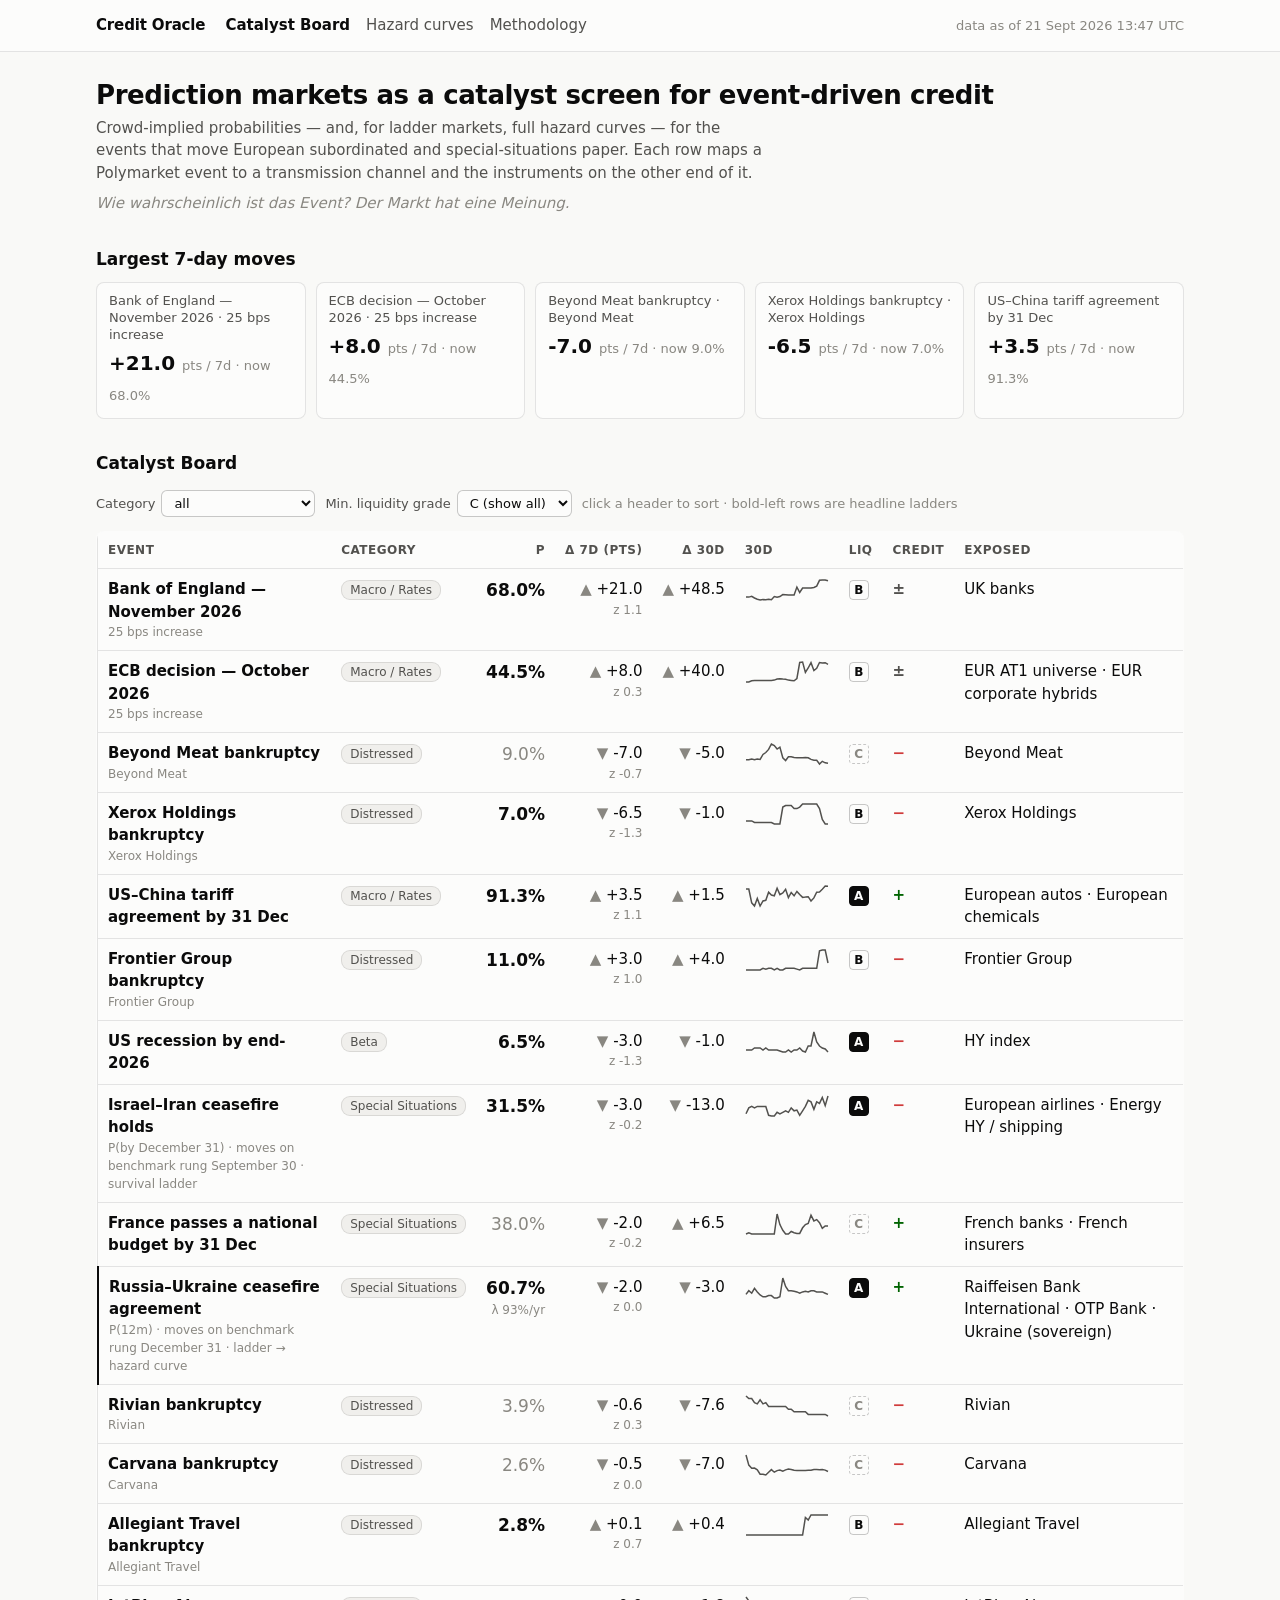
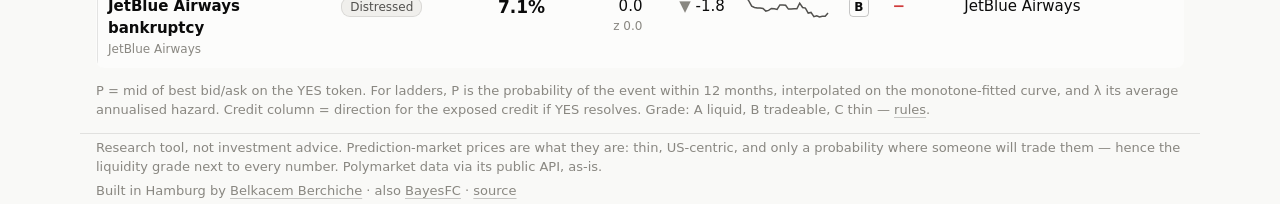
==== site/index.html @ 9fae67b4 "Credit Oracle: Polymarket → credit-event probabilities and hazard curves Pipeline (Gamma + CLOB, no " ====
<!doctype html><html lang="en"><head><title>Credit Oracle — Catalyst Board</title><meta charset="utf-8"><meta name="viewport" content="width=device-width, initial-scale=1"><link rel="stylesheet" href="assets/style.css"><link rel="icon" href="data:image/svg+xml,<svg xmlns=%22http://www.w3.org/2000/svg%22 viewBox=%220 0 16 16%22><path d=%22M1 13 L5 9 L8 11 L15 3%22 fill=%22none%22 stroke=%22%232a78d6%22 stroke-width=%222.5%22/></svg>"></head><body>
<header class="top"><div class="wrap">
  <a class="brand" href="index.html">Credit Oracle</a>
  <nav>
    <a href="index.html" aria-current=page>Catalyst Board</a>
    <a href="hazard.html" >Hazard curves</a>
    <a href="methodology.html" >Methodology</a>
  </nav>
  <span class="asof"></span>
</div></header>
<main class="wrap">
  <h1>Prediction markets as a catalyst screen for event-driven credit</h1>
  <p class="lede">Crowd-implied probabilities — and, for ladder markets, full hazard curves — for the events that move European subordinated and special-situations paper. Each row maps a Polymarket event to a transmission channel and the instruments on the other end of it.</p>
  <p class="tagline">Wie wahrscheinlich ist das Event? Der Markt hat eine Meinung.</p>

  <h2>Largest 7-day moves</h2>
  <div class="movers" id="movers"></div>

  <h2>Catalyst Board</h2>
  <div class="controls">
    <label>Category <select id="f-cat"><option value="all">all</option><option value="special_situations">Special Situations</option><option value="distressed">Distressed</option><option value="macro">Macro / Rates</option><option value="beta">Beta</option></select></label>
    <label>Min. liquidity grade <select id="f-grade"><option value="C">C (show all)</option><option value="B">B</option><option value="A">A</option></select></label>
    <span class="muted">click a header to sort · bold-left rows are headline ladders</span>
  </div>
  <div style="overflow-x:auto"><table class="board" id="board"><thead><tr>
    <th data-sort="title">Event</th><th data-sort="category" class="hide-sm">Category</th><th data-sort="p" class="num">P</th><th data-sort="d7" class="num">Δ 7d (pts)</th><th data-sort="d30" class="num hide-sm">Δ 30d</th><th class="hide-sm">30d</th><th data-sort="grade">Liq</th><th class="hide-sm">Credit</th><th class="hide-sm">Exposed</th>
  </tr></thead><tbody></tbody></table></div>
  <p class="small muted">P = mid of best bid/ask on the YES token. For ladders, P is the probability of the event within 12 months, interpolated on the monotone-fitted curve, and λ its average annualised hazard. Credit column = direction for the exposed credit if YES resolves. Grade: A liquid, B tradeable, C thin — <a href="methodology.html">rules</a>.</p>
</main>
<footer class="wrap">
  <p>Research tool, not investment advice. Prediction-market prices are what they are: thin, US-centric, and only a probability where someone will trade them — hence the liquidity grade next to every number. Polymarket data via its public API, as-is.</p>
  <p>Built in Hamburg by <a href="https://belkacem.xyz">Belkacem Berchiche</a> · also <a href="https://bayesfc.com">BayesFC</a> · <a href="https://github.com/BelkacemB/credit-oracle">source</a></p>
</footer>
<script src="assets/chart.js"></script><script src="assets/app.js"></script><script>renderBoard();</script>
</body></html>
---- site/assets/style.css ----
:root {
  color-scheme: light;
  --page: #f9f9f7; --surface: #fcfcfb; --ink: #0b0b0b; --ink-2: #52514e; --muted: #898781;
  --grid: #e1e0d9; --axis: #c3c2b7; --border: rgba(11,11,11,0.10); --border-strong: rgba(11,11,11,0.22);
  --s1: #2a78d6; --s2: #eb6834; --s3: #1baf7a; --s4: #eda100; --s5: #e87ba4; --s6: #008300; --s7: #4a3aa7; --s8: #e34948;
  --good: #006300; --bad: #d03b3b; --warn: #fab219;
  --chip: #f0efec;
}
@media (prefers-color-scheme: dark) {
  :root:where(:not([data-theme="light"])) {
    color-scheme: dark;
    --page: #0d0d0d; --surface: #1a1a19; --ink: #ffffff; --ink-2: #c3c2b7; --muted: #898781;
    --grid: #2c2c2a; --axis: #383835; --border: rgba(255,255,255,0.10); --border-strong: rgba(255,255,255,0.25);
    --s1: #3987e5; --s2: #d95926; --s3: #199e70; --s4: #c98500; --s5: #d55181; --s6: #008300; --s7: #9085e9; --s8: #e66767;
    --good: #0ca30c; --bad: #d03b3b; --chip: #383835;
  }
}
:root[data-theme="dark"] {
  color-scheme: dark;
  --page: #0d0d0d; --surface: #1a1a19; --ink: #ffffff; --ink-2: #c3c2b7; --muted: #898781;
  --grid: #2c2c2a; --axis: #383835; --border: rgba(255,255,255,0.10); --border-strong: rgba(255,255,255,0.25);
  --s1: #3987e5; --s2: #d95926; --s3: #199e70; --s4: #c98500; --s5: #d55181; --s6: #008300; --s7: #9085e9; --s8: #e66767;
  --good: #0ca30c; --bad: #d03b3b; --chip: #383835;
}

* { box-sizing: border-box; }
html { -webkit-text-size-adjust: 100%; }
body {
  margin: 0; background: var(--page); color: var(--ink);
  font: 15px/1.5 system-ui, -apple-system, "Segoe UI", sans-serif;
}
a { color: inherit; text-decoration: underline; text-decoration-color: var(--border-strong); text-underline-offset: 3px; }
a:hover { text-decoration-color: var(--ink); }
.wrap { max-width: 1120px; margin: 0 auto; padding: 0 16px; }
header.top { border-bottom: 1px solid var(--border); background: var(--surface); }
header.top .wrap { display: flex; align-items: baseline; gap: 20px; flex-wrap: wrap; padding: 14px 16px; }
header.top .brand { font-weight: 700; letter-spacing: -0.01em; text-decoration: none; }
header.top nav { display: flex; gap: 16px; flex-wrap: wrap; }
header.top nav a { text-decoration: none; color: var(--ink-2); }
header.top nav a[aria-current] { color: var(--ink); font-weight: 600; }
header.top .asof { margin-left: auto; color: var(--muted); font-size: 13px; font-variant-numeric: tabular-nums; }

h1 { font-size: 26px; line-height: 1.2; letter-spacing: -0.015em; margin: 28px 0 6px; }
h2 { font-size: 17px; margin: 32px 0 10px; }
h3 { font-size: 15px; margin: 18px 0 6px; }
.lede { color: var(--ink-2); max-width: 70ch; margin: 0 0 8px; }
.tagline { color: var(--muted); font-style: italic; margin: 0 0 18px; }
.muted { color: var(--muted); }
.small { font-size: 13px; }
.mono, .num { font-variant-numeric: tabular-nums; }
.card { background: var(--surface); border: 1px solid var(--border); border-radius: 8px; padding: 16px; }
.grid2 { display: grid; grid-template-columns: 1fr 1fr; gap: 16px; }
@media (max-width: 760px) { .grid2 { grid-template-columns: 1fr; } }

/* chips */
.chip { display: inline-block; font-size: 12px; line-height: 18px; padding: 0 8px; border-radius: 9px; background: var(--chip); color: var(--ink-2); white-space: nowrap; }
.chip.cat { border: 1px solid var(--border); }
.grade { display: inline-block; width: 20px; height: 20px; line-height: 18px; text-align: center; border-radius: 4px; font-size: 12px; font-weight: 700; border: 1px solid var(--border-strong); }
.grade.A { background: var(--ink); color: var(--surface); border-color: var(--ink); }
.grade.B { background: transparent; }
.grade.C { background: transparent; color: var(--muted); border-style: dashed; }
.dir { font-weight: 600; }
.dir.positive { color: var(--good); } .dir.negative { color: var(--bad); } .dir.mixed { color: var(--ink-2); }
.delta { font-variant-numeric: tabular-nums; white-space: nowrap; }
.delta.up { color: var(--ink); } .delta.down { color: var(--ink); }
.delta .arrow { color: var(--muted); }
.z { color: var(--muted); font-size: 12px; }
.z.hot { color: var(--ink); font-weight: 600; }

/* board table */
.controls { display: flex; gap: 10px; flex-wrap: wrap; align-items: center; margin: 14px 0; font-size: 13px; }
.controls select, .controls input { font: inherit; padding: 4px 8px; border: 1px solid var(--border-strong); border-radius: 6px; background: var(--surface); color: var(--ink); }
.controls label { display: flex; gap: 6px; align-items: center; color: var(--ink-2); }
table.board { width: 100%; border-collapse: collapse; background: var(--surface); border: 1px solid var(--border); border-radius: 8px; overflow: hidden; }
table.board th, table.board td { padding: 9px 10px; text-align: left; vertical-align: top; border-top: 1px solid var(--border); }
table.board th { font-size: 12px; font-weight: 600; color: var(--ink-2); text-transform: uppercase; letter-spacing: 0.04em; border-top: 0; background: var(--surface); cursor: pointer; user-select: none; white-space: nowrap; }
table.board th[aria-sort]::after { content: " ↓"; color: var(--muted); }
table.board th[aria-sort="ascending"]::after { content: " ↑"; }
table.board td.num, table.board th.num { text-align: right; font-variant-numeric: tabular-nums; white-space: nowrap; }
table.board tr.headline td:first-child { border-left: 3px solid var(--ink); }
table.board td .title a { text-decoration: none; font-weight: 600; }
table.board td .sub { color: var(--muted); font-size: 12px; }
table.board td .exp { color: var(--ink-2); font-size: 13px; }
table.board tr:hover td { background: color-mix(in srgb, var(--chip) 55%, var(--surface)); }
.p { font-size: 17px; font-weight: 600; }
.p.c { color: var(--muted); font-weight: 500; }
@media (max-width: 760px) {
  table.board .hide-sm { display: none; }
  table.board th, table.board td { padding: 8px 6px; }
}
.movers { display: grid; grid-template-columns: repeat(auto-fill, minmax(190px, 1fr)); gap: 10px; margin: 10px 0 4px; }
.mover { background: var(--surface); border: 1px solid var(--border); border-radius: 8px; padding: 10px 12px; text-decoration: none; }
.mover .t { font-size: 13px; color: var(--ink-2); line-height: 1.3; }
.mover .v { font-size: 20px; font-weight: 700; font-variant-numeric: tabular-nums; margin-top: 4px; }
.mover .v small { font-size: 13px; font-weight: 500; color: var(--muted); }

/* charts */
.chart { position: relative; width: 100%; }
.chart svg { display: block; width: 100%; height: auto; overflow: visible; font: 12px system-ui, sans-serif; }
.chart .grid line { stroke: var(--grid); stroke-width: 1; }
.chart .axis line, .chart .axis path { stroke: var(--axis); stroke-width: 1; fill: none; }
.chart .axis text { fill: var(--muted); }
.chart .line { fill: none; stroke: var(--s1); stroke-width: 2; stroke-linejoin: round; stroke-linecap: round; }
.chart .area { fill: var(--s1); opacity: 0.08; }
.chart .dot { fill: var(--s1); stroke: var(--surface); stroke-width: 2; }
.chart .dot.hollow { fill: var(--surface); stroke: var(--s1); stroke-width: 2; }
.chart .dot.raw { fill: var(--muted); stroke: var(--surface); }
.chart .dot.raw.hollow { fill: var(--surface); stroke: var(--muted); }
.chart .lbl { fill: var(--ink-2); font-size: 12px; }
.chart .title { fill: var(--ink); font-size: 13px; font-weight: 600; }
.chart .crosshair { stroke: var(--axis); stroke-dasharray: 3 3; }
.tip { position: absolute; pointer-events: none; background: var(--surface); border: 1px solid var(--border-strong); border-radius: 6px; padding: 6px 9px; font-size: 12px; line-height: 1.35; box-shadow: 0 2px 8px rgba(0,0,0,0.08); white-space: nowrap; display: none; z-index: 2; }
.tip b { font-variant-numeric: tabular-nums; }
.legend { display: flex; gap: 14px; flex-wrap: wrap; font-size: 13px; margin: 6px 0 0; color: var(--ink-2); }
.legend .sw { display: inline-block; width: 14px; height: 3px; vertical-align: middle; margin-right: 6px; border-radius: 2px; }
.spark { width: 84px; height: 24px; display: block; }
.spark path { fill: none; stroke: var(--ink-2); stroke-width: 1.5; }

/* event page */
.stats { display: grid; grid-template-columns: repeat(auto-fit, minmax(150px, 1fr)); gap: 10px; margin: 12px 0 8px; }
.stat { background: var(--surface); border: 1px solid var(--border); border-radius: 8px; padding: 10px 12px; }
.stat .k { font-size: 12px; color: var(--muted); }
.stat .v { font-size: 22px; font-weight: 700; font-variant-numeric: tabular-nums; }
.stat .v small { font-size: 13px; font-weight: 500; color: var(--muted); }
table.plain { width: 100%; border-collapse: collapse; font-size: 14px; }
table.plain th, table.plain td { padding: 7px 8px; border-top: 1px solid var(--border); text-align: left; vertical-align: top; }
table.plain th { font-size: 12px; color: var(--ink-2); text-transform: uppercase; letter-spacing: 0.04em; border-top: 0; }
table.plain td.num, table.plain th.num { text-align: right; font-variant-numeric: tabular-nums; }
.exposure { border-top: 1px solid var(--border); padding: 10px 0; }
.exposure:first-child { border-top: 0; padding-top: 0; }
.exposure .issuer { font-weight: 600; }
.exposure .instr { font-size: 13px; color: var(--ink-2); font-variant-numeric: tabular-nums; }
.exposure .chan { font-size: 14px; margin-top: 2px; }
.scen { display: grid; grid-template-columns: 70px 1fr; gap: 6px 12px; font-size: 14px; }
.scen .k { color: var(--muted); font-size: 12px; text-transform: uppercase; letter-spacing: 0.04em; padding-top: 3px; }
details.res summary { cursor: pointer; color: var(--ink-2); }
details.res p { white-space: pre-wrap; font-size: 13px; color: var(--ink-2); }
.notice { font-size: 13px; color: var(--muted); border-left: 2px solid var(--border-strong); padding-left: 10px; margin: 12px 0; }

footer { margin: 48px 0 32px; color: var(--muted); font-size: 13px; border-top: 1px solid var(--border); padding-top: 14px; }
footer p { margin: 4px 0; }
.methodology h2 { margin-top: 28px; }
.methodology p, .methodology li { max-width: 72ch; }
.methodology code { font-size: 13px; background: var(--chip); padding: 1px 5px; border-radius: 4px; }
.methodology .formula { font-family: ui-monospace, SFMono-Regular, Menlo, monospace; font-size: 14px; background: var(--surface); border: 1px solid var(--border); border-radius: 6px; padding: 10px 12px; margin: 8px 0; overflow-x: auto; }
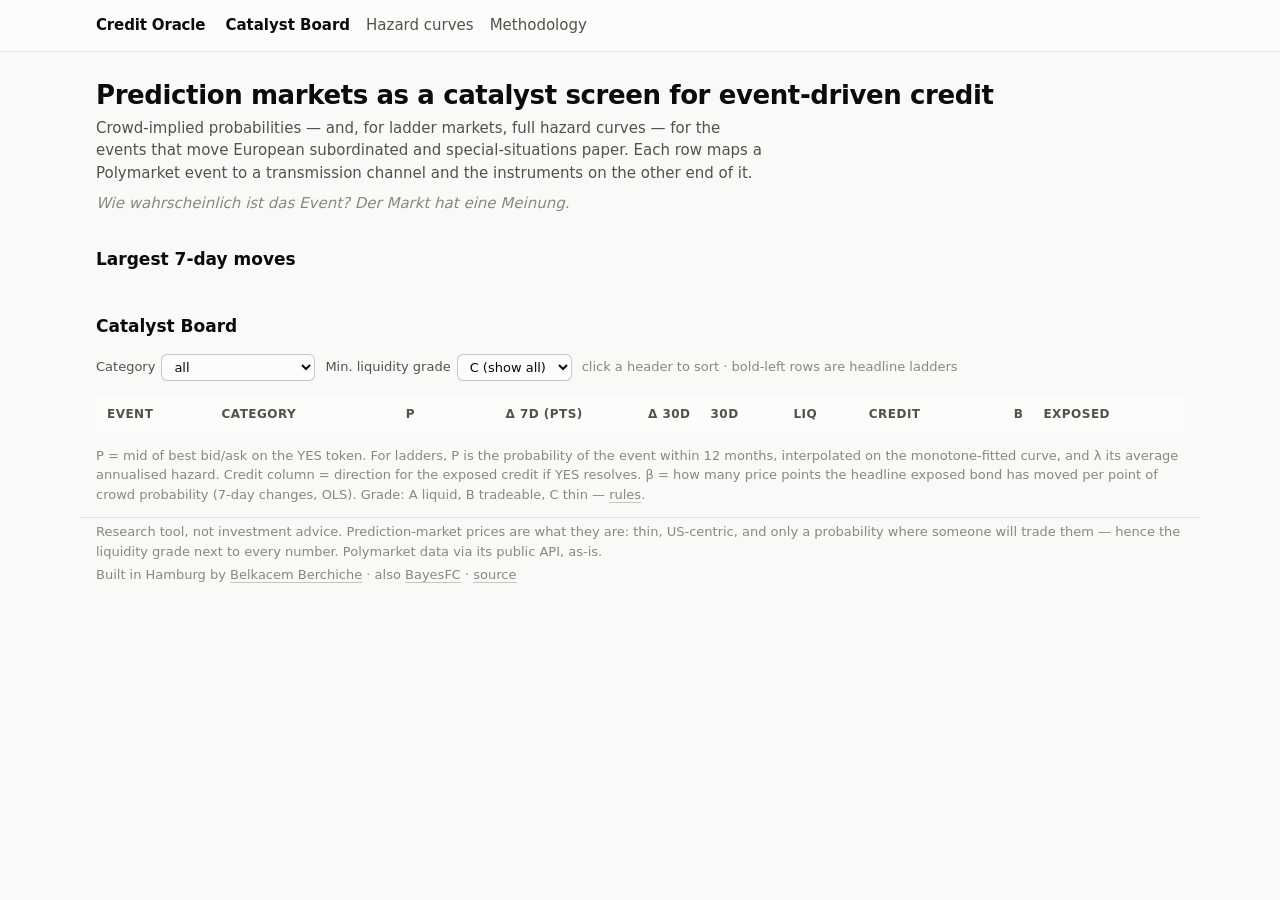
==== commit 1b588611: "Crowd vs. credit: Frankfurt quotes, bond β to crowd probability, bullet-bond implied hazard, hazard " ====
--- a/site/index.html
+++ b/site/index.html
@@ -23,9 +23,9 @@
     <span class="muted">click a header to sort · bold-left rows are headline ladders</span>
   </div>
   <div style="overflow-x:auto"><table class="board" id="board"><thead><tr>
-    <th data-sort="title">Event</th><th data-sort="category" class="hide-sm">Category</th><th data-sort="p" class="num">P</th><th data-sort="d7" class="num">Δ 7d (pts)</th><th data-sort="d30" class="num hide-sm">Δ 30d</th><th class="hide-sm">30d</th><th data-sort="grade">Liq</th><th class="hide-sm">Credit</th><th class="hide-sm">Exposed</th>
+    <th data-sort="title">Event</th><th data-sort="category" class="hide-sm">Category</th><th data-sort="p" class="num">P</th><th data-sort="d7" class="num">Δ 7d (pts)</th><th data-sort="d30" class="num hide-sm">Δ 30d</th><th class="hide-sm">30d</th><th data-sort="grade">Liq</th><th class="hide-sm">Credit</th><th data-sort="beta" class="num hide-sm">β</th><th class="hide-sm">Exposed</th>
   </tr></thead><tbody></tbody></table></div>
-  <p class="small muted">P = mid of best bid/ask on the YES token. For ladders, P is the probability of the event within 12 months, interpolated on the monotone-fitted curve, and λ its average annualised hazard. Credit column = direction for the exposed credit if YES resolves. Grade: A liquid, B tradeable, C thin — <a href="methodology.html">rules</a>.</p>
+  <p class="small muted">P = mid of best bid/ask on the YES token. For ladders, P is the probability of the event within 12 months, interpolated on the monotone-fitted curve, and λ its average annualised hazard. Credit column = direction for the exposed credit if YES resolves. β = how many price points the headline exposed bond has moved per point of crowd probability (7-day changes, OLS). Grade: A liquid, B tradeable, C thin — <a href="methodology.html">rules</a>.</p>
 </main>
 <footer class="wrap">
   <p>Research tool, not investment advice. Prediction-market prices are what they are: thin, US-centric, and only a probability where someone will trade them — hence the liquidity grade next to every number. Polymarket data via its public API, as-is.</p>
--- a/site/assets/style.css
+++ b/site/assets/style.css
@@ -143,3 +143,14 @@
 .methodology p, .methodology li { max-width: 72ch; }
 .methodology code { font-size: 13px; background: var(--chip); padding: 1px 5px; border-radius: 4px; }
 .methodology .formula { font-family: ui-monospace, SFMono-Regular, Menlo, monospace; font-size: 14px; background: var(--surface); border: 1px solid var(--border); border-radius: 6px; padding: 10px 12px; margin: 8px 0; overflow-x: auto; }
+
+/* heatmap */
+.hm { font-size: 11px; color: var(--muted); font-variant-numeric: tabular-nums; }
+.hm-head, .hm-row { display: flex; align-items: stretch; }
+.hm-head span { text-align: center; padding-bottom: 4px; flex: 1 1 0; }
+.hm-head .hm-date { flex: 0 0 52px; }
+.hm-row .hm-cell { flex: 1 1 0; }
+.hm-date { flex: 0 0 52px; text-align: right; padding-right: 8px; line-height: 12px; }
+.hm-cell { height: 12px; margin: 0 1px 1px 0; border-radius: 2px; }
+.hm-cell.empty { background: repeating-linear-gradient(45deg, transparent 0 3px, var(--grid) 3px 4px); }
+.hm-scale i { display: inline-block; width: 10px; height: 10px; margin-right: 1px; border-radius: 1px; vertical-align: middle; }
